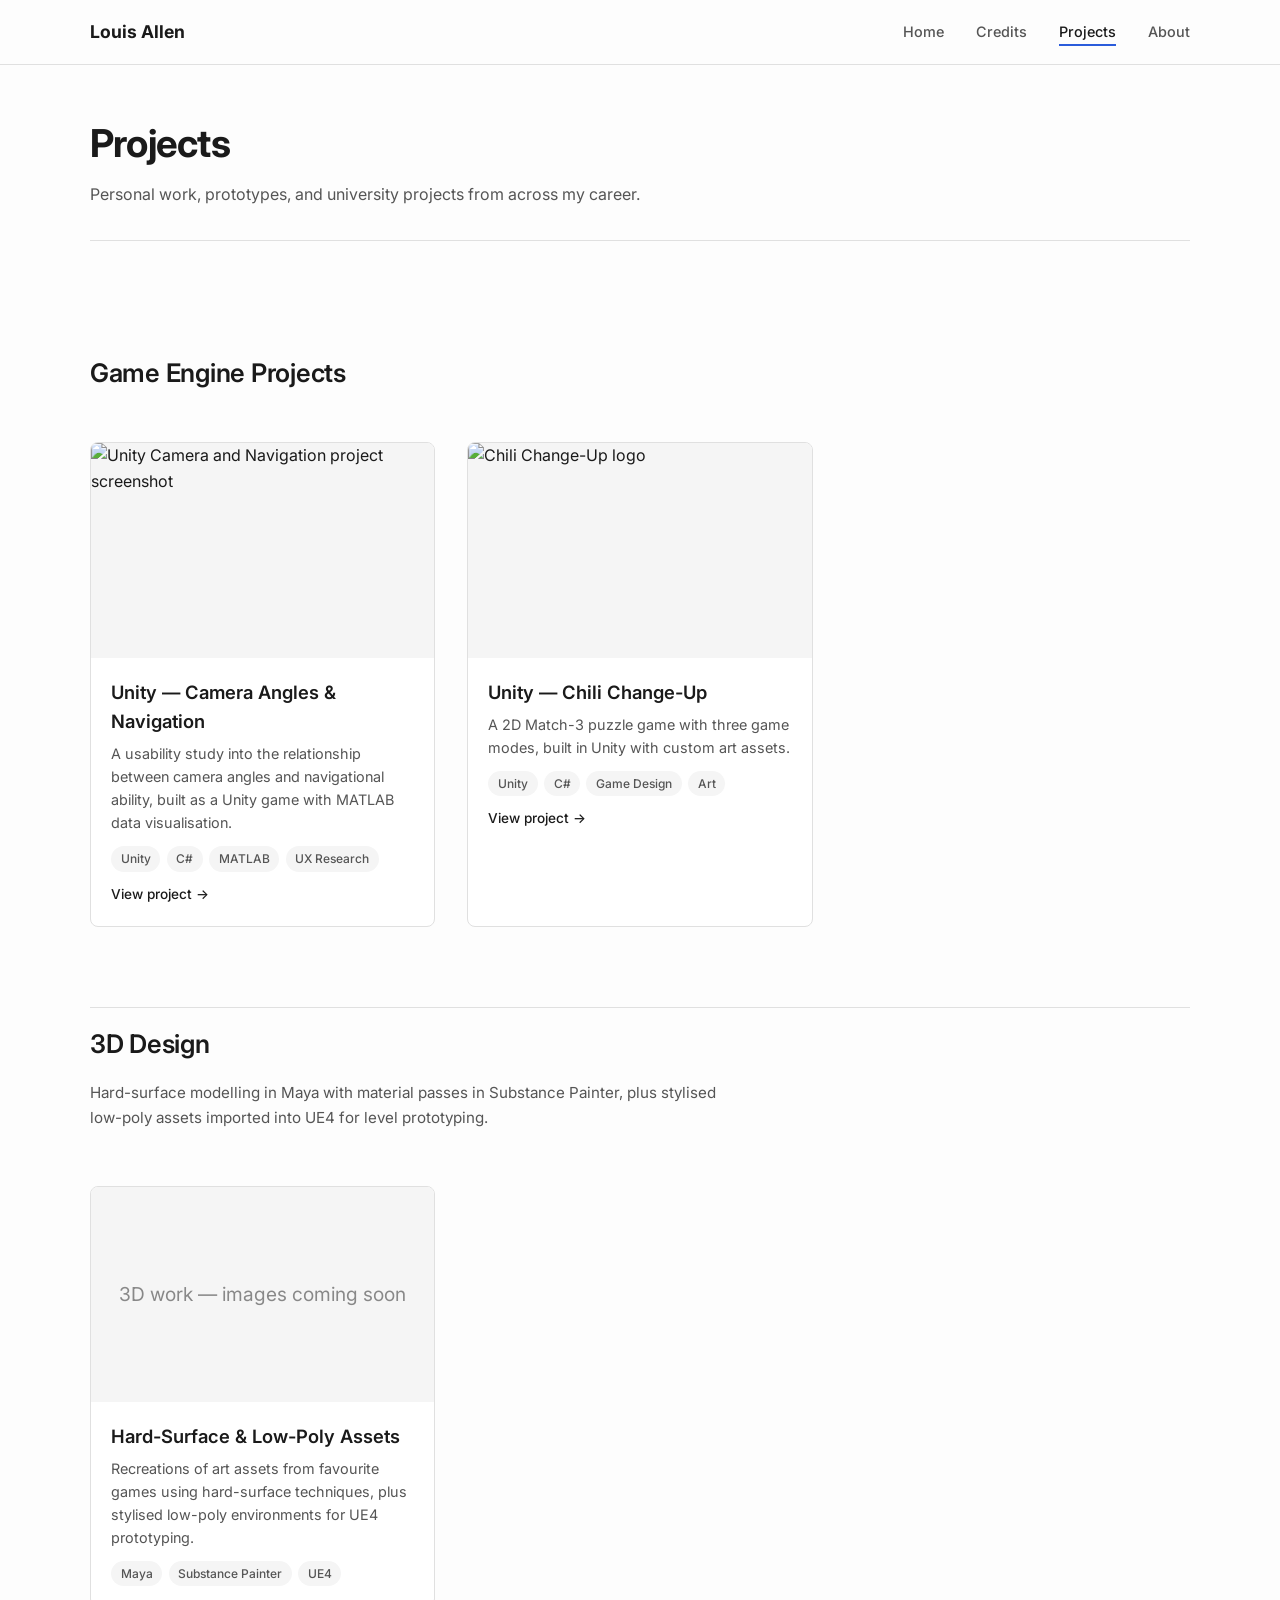
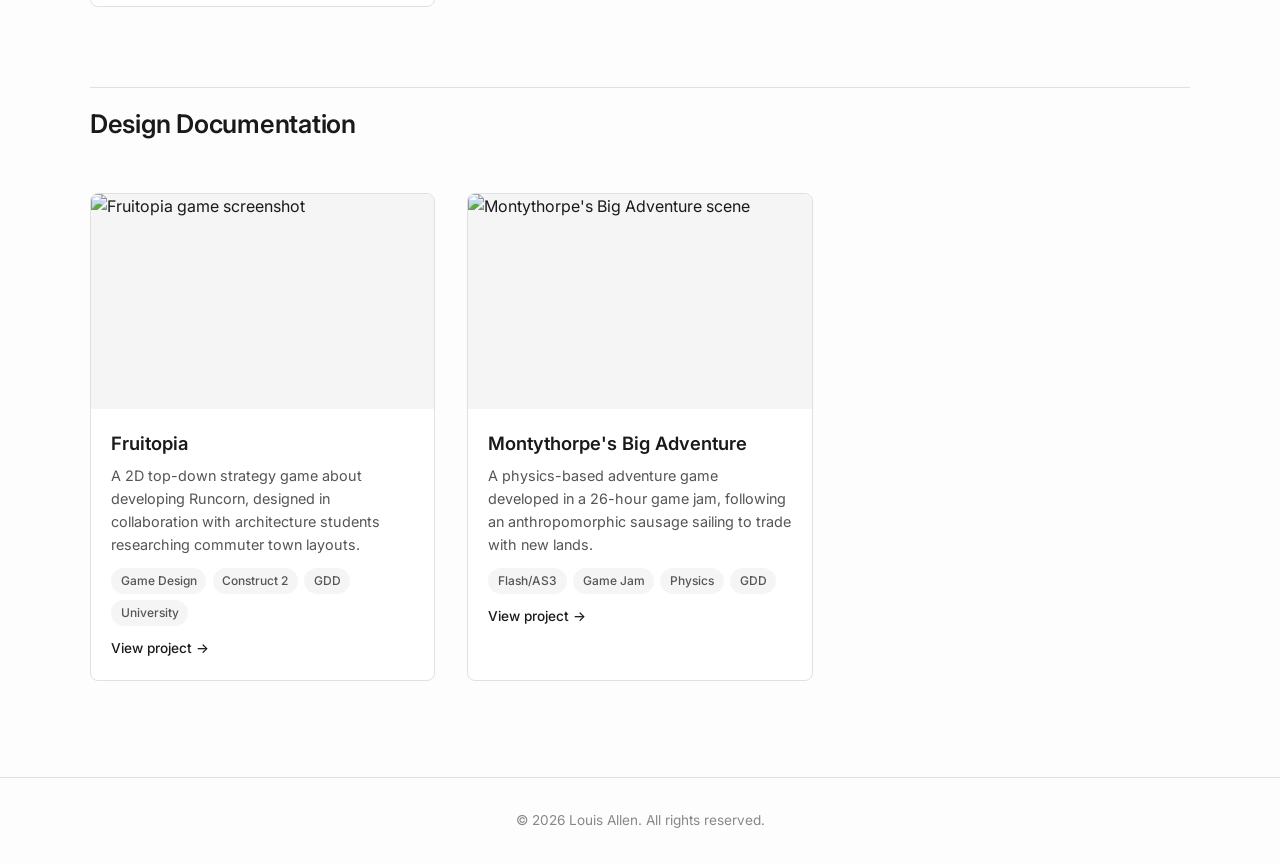
==== projects.html @ 87c85502 "Initial Commit of Files" ====
<!DOCTYPE html>
<html lang="en">
<head>
  <meta charset="UTF-8">
  <meta name="viewport" content="width=device-width, initial-scale=1.0">
  <title>Projects — Louis Allen</title>
  <meta name="description" content="Personal projects and past work by Louis Allen — game prototypes, tools, engine work, and more.">
  <link rel="preconnect" href="https://fonts.googleapis.com">
  <link rel="preconnect" href="https://fonts.gstatic.com" crossorigin>
  <link href="https://fonts.googleapis.com/css2?family=Inter:wght@400;500;600;700&display=swap" rel="stylesheet">
  <link rel="stylesheet" href="css/style.css">
</head>
<body>

  <header>
    <nav class="container">
      <a href="index.html" class="nav-logo">Louis Allen</a>
      <ul class="nav-links">
        <li><a href="index.html">Home</a></li>
        <li><a href="credits.html">Credits</a></li>
        <li><a href="projects.html" class="active">Projects</a></li>
        <li><a href="index.html#about">About</a></li>
      </ul>
      <button class="nav-toggle" aria-label="Toggle menu">
        <span></span><span></span><span></span>
      </button>
    </nav>
  </header>

  <main>
    <div class="page-header container">
      <h1>Projects</h1>
      <p>Personal work, prototypes, and university projects from across my career.</p>
    </div>

    <section class="container">

      <!-- ===== GAME ENGINE PROJECTS ===== -->
      <h2 style="margin: 2rem 0 1rem; padding-top: 1rem;">Game Engine Projects</h2>

      <div class="projects-grid">

        <a href="project-camera.html" class="project-card" style="color:inherit; text-decoration:none;">
          <div class="project-card-thumb">
            <img src="https://static.wixstatic.com/media/668846_c08abeeef2df4732af99886d2afe9cf5~mv2.png/v1/fill/w_640,h_420,al_c,q_85,usm_0.66_1.00_0.01,enc_avif,quality_auto/maze1.png" alt="Unity Camera and Navigation project screenshot">
          </div>
          <div class="project-card-body">
            <h3>Unity &mdash; Camera Angles &amp; Navigation</h3>
            <p>A usability study into the relationship between camera angles and navigational ability, built as a Unity game with MATLAB data visualisation.</p>
            <div class="tag-list">
              <span class="tag">Unity</span>
              <span class="tag">C#</span>
              <span class="tag">MATLAB</span>
              <span class="tag">UX Research</span>
            </div>
            <span class="link">View project &rarr;</span>
          </div>
        </a>

        <a href="project-chili.html" class="project-card" style="color:inherit; text-decoration:none;">
          <div class="project-card-thumb">
            <img src="https://static.wixstatic.com/media/668846_e5545e4d96e64befa5c66df2f0f6798b~mv2.png/v1/fill/w_640,h_424,al_c,q_85,usm_0.66_1.00_0.01,enc_avif,quality_auto/Logo.png" alt="Chili Change-Up logo">
          </div>
          <div class="project-card-body">
            <h3>Unity &mdash; Chili Change-Up</h3>
            <p>A 2D Match-3 puzzle game with three game modes, built in Unity with custom art assets.</p>
            <div class="tag-list">
              <span class="tag">Unity</span>
              <span class="tag">C#</span>
              <span class="tag">Game Design</span>
              <span class="tag">Art</span>
            </div>
            <span class="link">View project &rarr;</span>
          </div>
        </a>

      </div>

      <!-- ===== 3D DESIGN ===== -->
      <h2 style="margin: 3rem 0 1rem; padding-top: 1rem; border-top: 1px solid var(--border);">3D Design</h2>
      <p style="color: var(--text-secondary); font-size: 0.95rem; max-width: 640px; margin-bottom: 1.5rem;">Hard-surface modelling in Maya with material passes in Substance Painter, plus stylised low-poly assets imported into UE4 for level prototyping.</p>
      <div class="projects-grid">
        <div class="project-card">
          <div class="project-card-thumb placeholder" style="font-size:1.2rem;">3D work &mdash; images coming soon</div>
          <div class="project-card-body">
            <h3>Hard-Surface &amp; Low-Poly Assets</h3>
            <p>Recreations of art assets from favourite games using hard-surface techniques, plus stylised low-poly environments for UE4 prototyping.</p>
            <div class="tag-list">
              <span class="tag">Maya</span>
              <span class="tag">Substance Painter</span>
              <span class="tag">UE4</span>
            </div>
          </div>
        </div>
      </div>

      <!-- ===== DESIGN DOCUMENTATION ===== -->
      <h2 style="margin: 3rem 0 1rem; padding-top: 1rem; border-top: 1px solid var(--border);">Design Documentation</h2>

      <div class="projects-grid">

        <a href="project-fruitopia.html" class="project-card" style="color:inherit; text-decoration:none;">
          <div class="project-card-thumb">
            <img src="https://static.wixstatic.com/media/668846_12a0ec459b2847fa81b46a37e0d1dcd4~mv2.png/v1/fill/w_640,h_480,al_c,q_85,usm_0.66_1.00_0.01,enc_avif,quality_auto/scorescreen.png" alt="Fruitopia game screenshot">
          </div>
          <div class="project-card-body">
            <h3>Fruitopia</h3>
            <p>A 2D top-down strategy game about developing Runcorn, designed in collaboration with architecture students researching commuter town layouts.</p>
            <div class="tag-list">
              <span class="tag">Game Design</span>
              <span class="tag">Construct 2</span>
              <span class="tag">GDD</span>
              <span class="tag">University</span>
            </div>
            <span class="link">View project &rarr;</span>
          </div>
        </a>

        <a href="project-montythorpe.html" class="project-card" style="color:inherit; text-decoration:none;">
          <div class="project-card-thumb">
            <img src="https://static.wixstatic.com/media/668846_3833403f542d48c09efd2bd3c79a474c~mv2.png/v1/fill/w_640,h_140,al_c,q_85,usm_0.66_1.00_0.01,enc_avif,quality_auto/scenes-03.png" alt="Montythorpe's Big Adventure scene">
          </div>
          <div class="project-card-body">
            <h3>Montythorpe's Big Adventure</h3>
            <p>A physics-based adventure game developed in a 26-hour game jam, following an anthropomorphic sausage sailing to trade with new lands.</p>
            <div class="tag-list">
              <span class="tag">Flash/AS3</span>
              <span class="tag">Game Jam</span>
              <span class="tag">Physics</span>
              <span class="tag">GDD</span>
            </div>
            <span class="link">View project &rarr;</span>
          </div>
        </a>

      </div>

    </section>
  </main>

  <footer>
    <div class="container">
      <p>&copy; 2026 Louis Allen. All rights reserved.</p>
    </div>
  </footer>

  <script src="js/main.js"></script>
</body>
</html>
---- css/style.css ----
/* ===== RESET & BASE ===== */
*, *::before, *::after {
  margin: 0;
  padding: 0;
  box-sizing: border-box;
}

:root {
  --text-primary: #1a1a1a;
  --text-secondary: #555;
  --text-light: #888;
  --bg: #fdfdfd;
  --bg-alt: #f5f5f5;
  --border: #e0e0e0;
  --accent: #2a5cdb;
  --accent-hover: #1e45a8;
  --radius: 8px;
  --max-width: 1100px;
  --transition: 0.25s ease;
}

html { scroll-behavior: smooth; }

body {
  font-family: 'Inter', -apple-system, BlinkMacSystemFont, 'Segoe UI', Roboto, sans-serif;
  color: var(--text-primary);
  background: var(--bg);
  line-height: 1.6;
  -webkit-font-smoothing: antialiased;
}

a {
  color: var(--accent);
  text-decoration: none;
  transition: color var(--transition);
}
a:hover { color: var(--accent-hover); }

img { display: block; max-width: 100%; }

/* ===== TYPOGRAPHY ===== */
h1 { font-size: 2.4rem; font-weight: 700; letter-spacing: -0.02em; }
h2 { font-size: 1.6rem; font-weight: 600; letter-spacing: -0.01em; }
h3 { font-size: 1.15rem; font-weight: 600; }

/* ===== LAYOUT ===== */
.container {
  width: 90%;
  max-width: var(--max-width);
  margin: 0 auto;
}

section {
  padding: 4rem 0;
}

section + section {
  border-top: 1px solid var(--border);
}

/* ===== HEADER / NAV ===== */
header {
  position: sticky;
  top: 0;
  background: rgba(253, 253, 253, 0.92);
  backdrop-filter: blur(12px);
  -webkit-backdrop-filter: blur(12px);
  border-bottom: 1px solid var(--border);
  z-index: 100;
}

nav {
  display: flex;
  align-items: center;
  justify-content: space-between;
  height: 64px;
}

.nav-logo {
  font-size: 1.1rem;
  font-weight: 700;
  color: var(--text-primary);
}
.nav-logo:hover { color: var(--accent); }

.nav-links {
  display: flex;
  gap: 2rem;
  list-style: none;
}

.nav-links a {
  color: var(--text-secondary);
  font-size: 0.9rem;
  font-weight: 500;
  padding: 0.25rem 0;
  position: relative;
}

.nav-links a::after {
  content: '';
  position: absolute;
  bottom: -2px;
  left: 0;
  width: 0;
  height: 2px;
  background: var(--accent);
  transition: width var(--transition);
}

.nav-links a:hover { color: var(--text-primary); }
.nav-links a:hover::after,
.nav-links a.active::after { width: 100%; }
.nav-links a.active { color: var(--text-primary); }

/* Mobile nav toggle */
.nav-toggle {
  display: none;
  background: none;
  border: none;
  cursor: pointer;
  padding: 0.5rem;
}

.nav-toggle span {
  display: block;
  width: 22px;
  height: 2px;
  background: var(--text-primary);
  margin: 5px 0;
  transition: var(--transition);
}

/* ===== HERO ===== */
.hero {
  padding: 5rem 0 3rem;
  text-align: center;
}

.hero h1 {
  margin-bottom: 0.75rem;
}

.hero p {
  color: var(--text-secondary);
  font-size: 1.1rem;
  max-width: 600px;
  margin: 0 auto 2rem;
}

/* ===== IMAGE CAROUSEL ===== */
.carousel-section {
  padding: 2rem 0 4rem;
}

.carousel {
  position: relative;
  overflow: hidden;
  border-radius: var(--radius);
  background: var(--bg-alt);
  aspect-ratio: 16 / 9;
  max-height: 500px;
}

.carousel-track {
  display: flex;
  transition: transform 0.5s ease;
  height: 100%;
}

.carousel-slide {
  min-width: 100%;
  height: 100%;
  display: flex;
  align-items: center;
  justify-content: center;
  overflow: hidden;
}

.carousel-slide img {
  width: 100%;
  height: 100%;
  object-fit: cover;
}

/* Placeholder slides (remove when real images added) */
.carousel-slide.placeholder {
  background: linear-gradient(135deg, var(--bg-alt) 0%, #e8e8e8 100%);
  flex-direction: column;
  gap: 0.75rem;
  color: var(--text-light);
  font-size: 0.95rem;
}

.carousel-slide.placeholder .icon {
  font-size: 2.5rem;
  opacity: 0.4;
}

.carousel-btn {
  position: absolute;
  top: 50%;
  transform: translateY(-50%);
  background: rgba(255,255,255,0.85);
  border: 1px solid var(--border);
  border-radius: 50%;
  width: 42px;
  height: 42px;
  display: flex;
  align-items: center;
  justify-content: center;
  cursor: pointer;
  font-size: 1.1rem;
  color: var(--text-primary);
  transition: background var(--transition), box-shadow var(--transition);
  z-index: 2;
}

.carousel-btn:hover {
  background: #fff;
  box-shadow: 0 2px 8px rgba(0,0,0,0.1);
}

.carousel-btn.prev { left: 12px; }
.carousel-btn.next { right: 12px; }

.carousel-dots {
  display: flex;
  justify-content: center;
  gap: 8px;
  margin-top: 1rem;
}

.carousel-dots button {
  width: 8px;
  height: 8px;
  border-radius: 50%;
  border: none;
  background: var(--border);
  cursor: pointer;
  transition: background var(--transition), transform var(--transition);
}

.carousel-dots button.active {
  background: var(--accent);
  transform: scale(1.25);
}

/* ===== VIDEO SECTION ===== */
.video-section {
  text-align: center;
}

.video-section h2 {
  margin-bottom: 1.5rem;
}

.video-wrapper {
  position: relative;
  padding-bottom: 56.25%; /* 16:9 */
  border-radius: var(--radius);
  overflow: hidden;
  background: var(--bg-alt);
}

.video-wrapper iframe {
  position: absolute;
  top: 0;
  left: 0;
  width: 100%;
  height: 100%;
  border: none;
}

.video-placeholder {
  position: absolute;
  top: 0; left: 0; right: 0; bottom: 0;
  display: flex;
  flex-direction: column;
  align-items: center;
  justify-content: center;
  gap: 0.75rem;
  color: var(--text-light);
}

.video-placeholder .play-icon {
  width: 64px;
  height: 64px;
  border-radius: 50%;
  background: var(--border);
  display: flex;
  align-items: center;
  justify-content: center;
  font-size: 1.5rem;
}

/* ===== CREDITS PAGE ===== */
.page-header {
  padding: 3rem 0 2rem;
  border-bottom: 1px solid var(--border);
}

.page-header p {
  color: var(--text-secondary);
  margin-top: 0.5rem;
  max-width: 600px;
}

/* Grouped credits layout */
.credits-group {
  padding: 2.5rem 0;
  border-bottom: 1px solid var(--border);
}

.credits-group:last-child {
  border-bottom: none;
}

.credits-group-title {
  font-size: 1.2rem;
  font-weight: 600;
  margin-bottom: 0.6rem;
  color: var(--text-primary);
}

.credits-group-desc {
  color: var(--text-secondary);
  font-size: 0.9rem;
  max-width: 720px;
  line-height: 1.6;
  margin-bottom: 1.25rem;
}

.credits-compact {
  list-style: none;
  display: grid;
  grid-template-columns: repeat(auto-fill, minmax(280px, 1fr));
  gap: 0.75rem;
}

.credits-compact li {
  display: flex;
  align-items: center;
  gap: 0.75rem;
  padding: 0.6rem 0.75rem;
  border-radius: var(--radius);
  border: 1px solid var(--border);
  transition: background var(--transition), box-shadow var(--transition);
}

.credits-compact li:hover {
  background: var(--bg-alt);
  box-shadow: 0 2px 8px rgba(0,0,0,0.04);
}

.credit-thumb-sm {
  width: 56px;
  min-width: 56px;
  height: 56px;
  border-radius: 6px;
  overflow: hidden;
  background: var(--bg-alt);
  display: flex;
  align-items: center;
  justify-content: center;
}

.credit-thumb-sm img {
  width: 100%;
  height: 100%;
  object-fit: cover;
}

.credit-thumb-sm.placeholder {
  color: var(--text-light);
  font-size: 0.7rem;
  text-align: center;
  line-height: 1.2;
  padding: 0.25rem;
}

.credit-text {
  display: flex;
  flex-direction: column;
  gap: 0.1rem;
  min-width: 0;
}

.credit-title {
  font-weight: 500;
  font-size: 0.9rem;
  color: var(--text-primary);
  white-space: nowrap;
  overflow: hidden;
  text-overflow: ellipsis;
}

.credit-meta {
  font-size: 0.78rem;
  color: var(--text-light);
}

@media (max-width: 768px) {
  .credits-compact {
    grid-template-columns: 1fr;
  }
}

/* Legacy single-item layout (kept for reference) */
.credits-list { list-style: none; }

.credit-item {
  display: flex;
  gap: 2rem;
  padding: 2rem 0;
  border-bottom: 1px solid var(--border);
  align-items: flex-start;
}

.credit-thumb {
  width: 140px;
  min-width: 140px;
  aspect-ratio: 16/9;
  border-radius: var(--radius);
  overflow: hidden;
  background: var(--bg-alt);
}

.credit-thumb img {
  width: 100%;
  height: 100%;
  object-fit: cover;
}

.credit-thumb.placeholder {
  display: flex;
  align-items: center;
  justify-content: center;
  color: var(--text-light);
  font-size: 1.5rem;
}

.credit-info h3 { margin-bottom: 0.25rem; }

.credit-info .role {
  color: var(--accent);
  font-size: 0.9rem;
  font-weight: 500;
  margin-bottom: 0.25rem;
}

.credit-info .studio,
.credit-info .year {
  color: var(--text-light);
  font-size: 0.85rem;
}

.credit-info .description {
  color: var(--text-secondary);
  font-size: 0.9rem;
  margin-top: 0.5rem;
  max-width: 500px;
}

/* ===== PROJECTS PAGE ===== */
.projects-grid {
  display: grid;
  grid-template-columns: repeat(auto-fill, minmax(320px, 1fr));
  gap: 2rem;
  padding: 2rem 0;
}

.project-card {
  border: 1px solid var(--border);
  border-radius: var(--radius);
  overflow: hidden;
  transition: box-shadow var(--transition), transform var(--transition);
  background: #fff;
}

.project-card:hover {
  box-shadow: 0 4px 20px rgba(0,0,0,0.06);
  transform: translateY(-2px);
}

.project-card-thumb {
  aspect-ratio: 16/10;
  background: var(--bg-alt);
  overflow: hidden;
}

.project-card-thumb img {
  width: 100%;
  height: 100%;
  object-fit: cover;
  transition: transform 0.4s ease;
}

.project-card:hover .project-card-thumb img {
  transform: scale(1.03);
}

.project-card-thumb.placeholder {
  display: flex;
  align-items: center;
  justify-content: center;
  color: var(--text-light);
  font-size: 2rem;
}

.project-card-body {
  padding: 1.25rem;
}

.project-card-body h3 {
  margin-bottom: 0.35rem;
}

.project-card-body p {
  color: var(--text-secondary);
  font-size: 0.9rem;
  margin-bottom: 0.75rem;
}

.tag-list {
  display: flex;
  flex-wrap: wrap;
  gap: 0.4rem;
}

.tag {
  font-size: 0.75rem;
  padding: 0.2rem 0.6rem;
  background: var(--bg-alt);
  border-radius: 20px;
  color: var(--text-secondary);
  font-weight: 500;
}

.project-card-body .link {
  display: inline-block;
  margin-top: 0.75rem;
  font-size: 0.85rem;
  font-weight: 500;
}

/* ===== PROJECT DETAIL PAGE ===== */
.project-detail {
  padding: 3rem 0;
}

.project-detail h1 {
  margin-bottom: 0.5rem;
}

.project-meta {
  color: var(--text-light);
  font-size: 0.9rem;
  margin-bottom: 2rem;
}

.project-detail .content {
  max-width: 720px;
}

.project-detail .content p {
  color: var(--text-secondary);
  margin-bottom: 1rem;
}

.project-detail .content img {
  border-radius: var(--radius);
  margin: 1.5rem 0;
}

.project-gallery {
  display: grid;
  grid-template-columns: repeat(auto-fill, minmax(280px, 1fr));
  gap: 1rem;
  margin: 2rem 0;
}

.project-gallery img {
  border-radius: var(--radius);
  width: 100%;
  aspect-ratio: 16/10;
  object-fit: cover;
}

/* ===== ABOUT / CONTACT ===== */
.about-content {
  display: flex;
  gap: 3rem;
  align-items: flex-start;
}

.about-text {
  flex: 1;
}

.about-text p {
  color: var(--text-secondary);
  margin-bottom: 1rem;
}

.contact-links {
  list-style: none;
  margin-top: 1.5rem;
  display: flex;
  gap: 1rem;
}

.contact-links a {
  display: inline-flex;
  align-items: center;
  gap: 0.4rem;
  padding: 0.5rem 1rem;
  border: 1px solid var(--border);
  border-radius: var(--radius);
  font-size: 0.85rem;
  font-weight: 500;
  color: var(--text-secondary);
  transition: border-color var(--transition), color var(--transition);
}

.contact-links a:hover {
  border-color: var(--accent);
  color: var(--accent);
}

/* ===== FOOTER ===== */
footer {
  border-top: 1px solid var(--border);
  padding: 2rem 0;
  text-align: center;
  color: var(--text-light);
  font-size: 0.85rem;
}

/* ===== RESPONSIVE ===== */
@media (max-width: 768px) {
  h1 { font-size: 1.8rem; }
  h2 { font-size: 1.3rem; }

  .nav-links { display: none; }
  .nav-links.open {
    display: flex;
    flex-direction: column;
    position: absolute;
    top: 64px;
    left: 0;
    right: 0;
    background: var(--bg);
    border-bottom: 1px solid var(--border);
    padding: 1rem 5%;
    gap: 0.75rem;
  }
  .nav-toggle { display: block; }

  .hero { padding: 3rem 0 2rem; }

  .credit-item {
    flex-direction: column;
    gap: 1rem;
  }
  .credit-thumb {
    width: 100%;
    min-width: unset;
  }

  .projects-grid {
    grid-template-columns: 1fr;
  }

  .about-content {
    flex-direction: column;
  }

  .contact-links {
    flex-direction: column;
  }
}
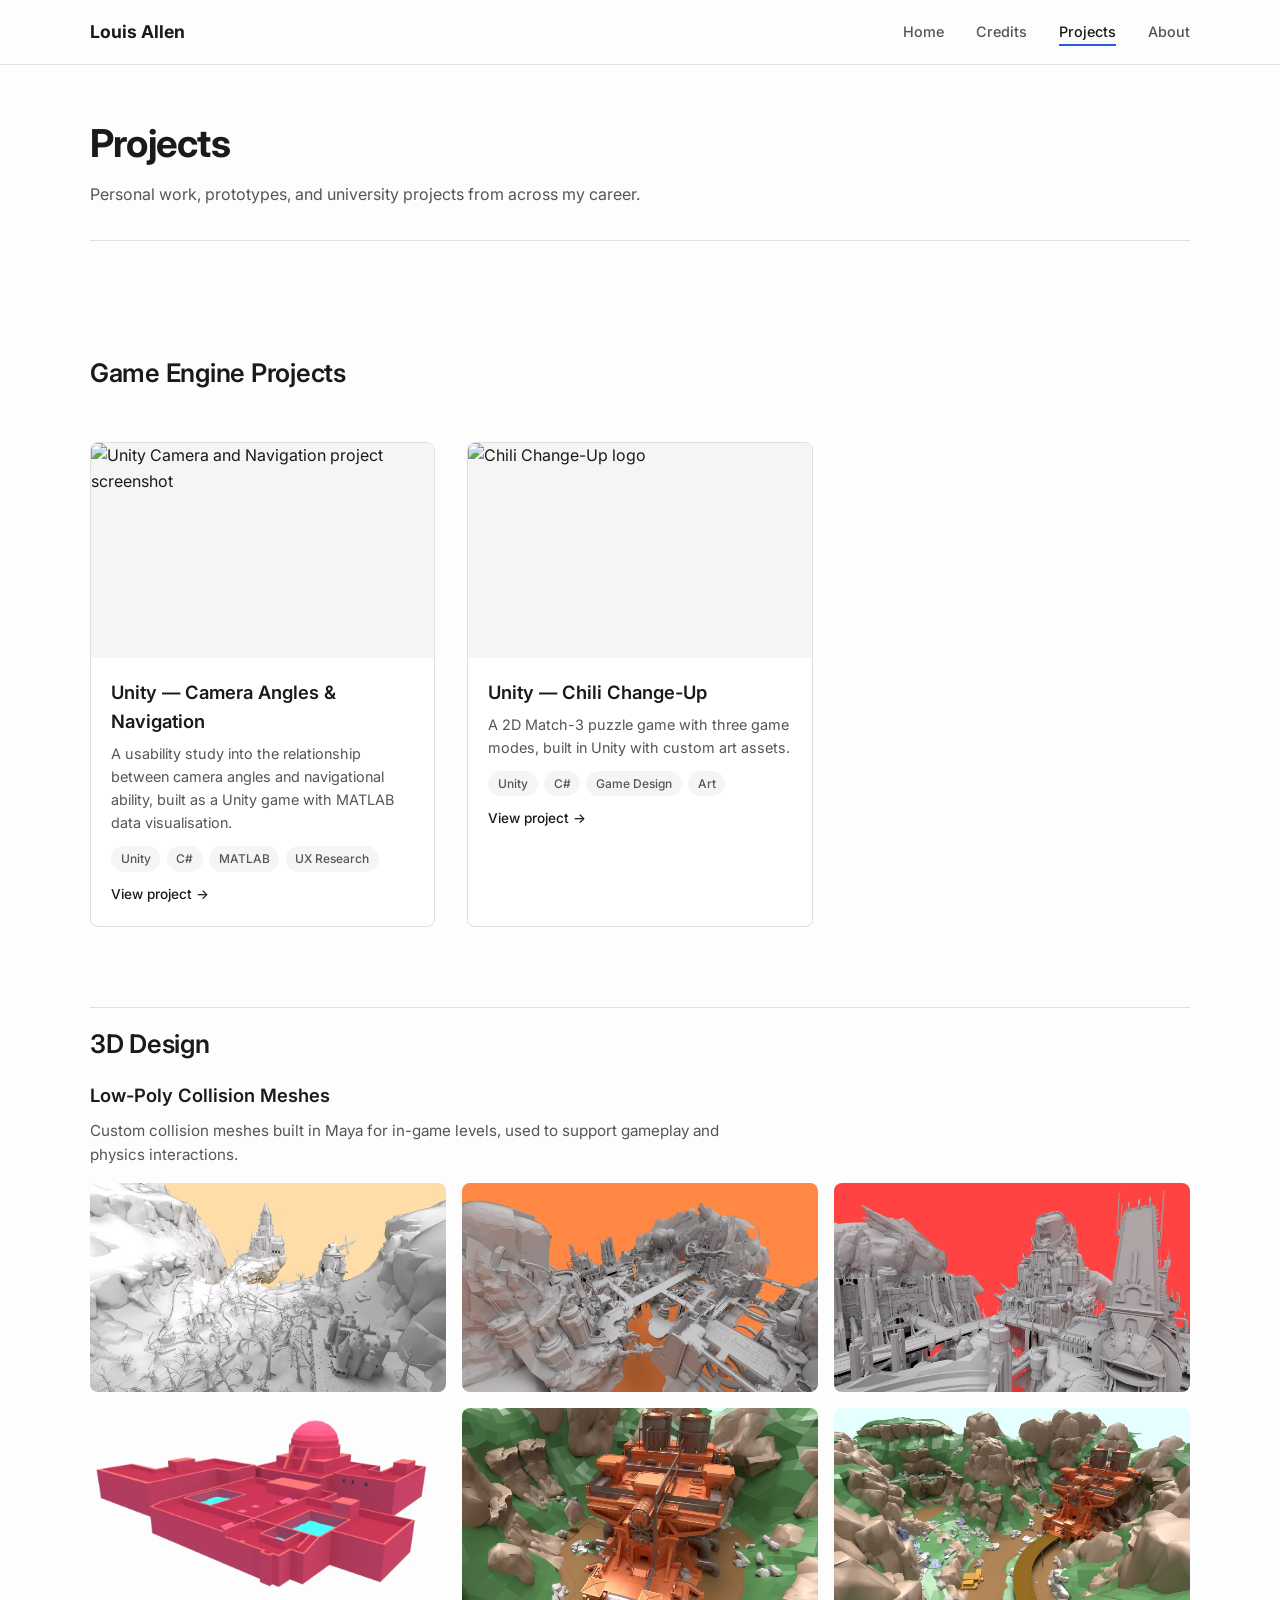
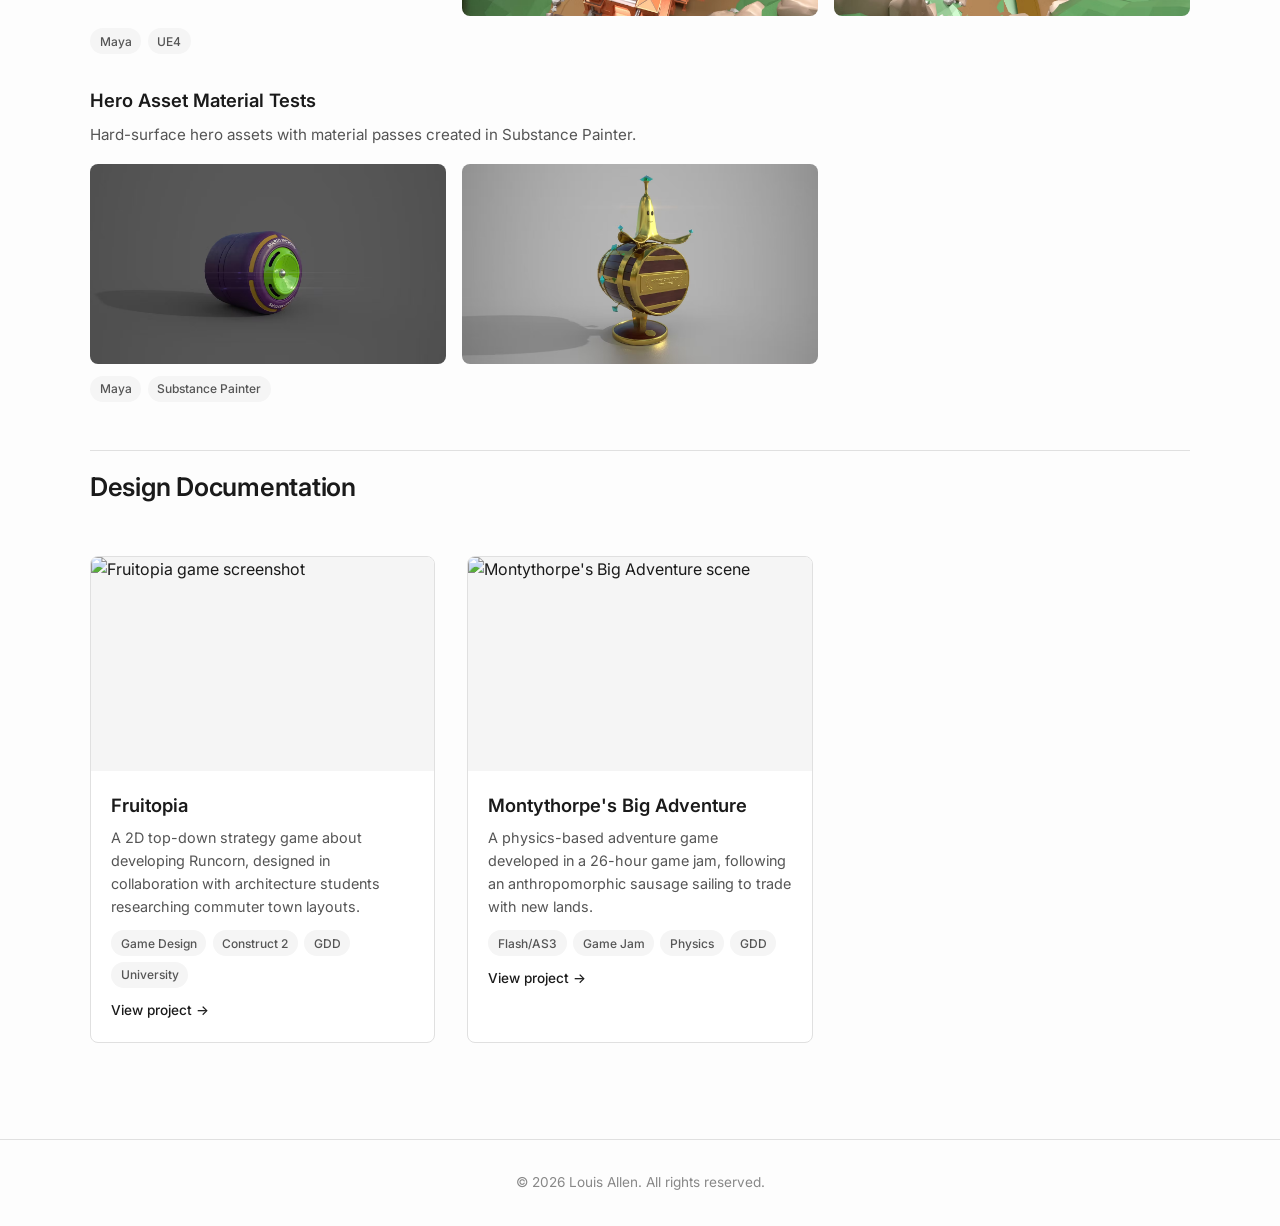
==== commit 6ac6961d: "Update to 3D design section" ====
--- a/projects.html
+++ b/projects.html
@@ -78,20 +78,30 @@
 
       <!-- ===== 3D DESIGN ===== -->
       <h2 style="margin: 3rem 0 1rem; padding-top: 1rem; border-top: 1px solid var(--border);">3D Design</h2>
-      <p style="color: var(--text-secondary); font-size: 0.95rem; max-width: 640px; margin-bottom: 1.5rem;">Hard-surface modelling in Maya with material passes in Substance Painter, plus stylised low-poly assets imported into UE4 for level prototyping.</p>
-      <div class="projects-grid">
-        <div class="project-card">
-          <div class="project-card-thumb placeholder" style="font-size:1.2rem;">3D work &mdash; images coming soon</div>
-          <div class="project-card-body">
-            <h3>Hard-Surface &amp; Low-Poly Assets</h3>
-            <p>Recreations of art assets from favourite games using hard-surface techniques, plus stylised low-poly environments for UE4 prototyping.</p>
-            <div class="tag-list">
-              <span class="tag">Maya</span>
-              <span class="tag">Substance Painter</span>
-              <span class="tag">UE4</span>
-            </div>
-          </div>
-        </div>
+      <h3 style="margin: 0 0 0.5rem;">Low-Poly Collision Meshes</h3>
+      <p style="color: var(--text-secondary); font-size: 0.95rem; max-width: 640px; margin-bottom: 1rem;">Custom collision meshes built in Maya for in-game levels, used to support gameplay and physics interactions.</p>
+      <div class="gallery-grid" style="display:grid; grid-template-columns: repeat(auto-fill, minmax(280px, 1fr)); gap:1rem;">
+        <img src="images/3d_design/arkham1.avif" alt="Arkham level collision mesh" style="width:100%; border-radius:var(--radius);">
+        <img src="images/3d_design/apokolips1.avif" alt="Apokolips level collision mesh" style="width:100%; border-radius:var(--radius);">
+        <img src="images/3d_design/apokolips2.avif" alt="Apokolips level collision mesh" style="width:100%; border-radius:var(--radius);">
+        <img src="images/3d_design/rooftoprender.avif" alt="Rooftop level collision mesh" style="width:100%; border-radius:var(--radius);">
+        <img src="images/3d_design/prison-shot.avif" alt="Prison level collision mesh" style="width:100%; border-radius:var(--radius);">
+        <img src="images/3d_design/swamp2.avif" alt="Swamp level collision mesh" style="width:100%; border-radius:var(--radius);">
+      </div>
+      <div class="tag-list" style="margin-top:0.75rem;">
+        <span class="tag">Maya</span>
+        <span class="tag">UE4</span>
+      </div>
+
+      <h3 style="margin: 2rem 0 0.5rem;">Hero Asset Material Tests</h3>
+      <p style="color: var(--text-secondary); font-size: 0.95rem; max-width: 640px; margin-bottom: 1rem;">Hard-surface hero assets with material passes created in Substance Painter.</p>
+      <div class="gallery-grid" style="display:grid; grid-template-columns: repeat(auto-fill, minmax(280px, 1fr)); gap:1rem;">
+        <img src="images/3d_design/test-render-1-1.avif" alt="Hero asset material test render" style="width:100%; border-radius:var(--radius);">
+        <img src="images/3d_design/13-1.avif" alt="Hero asset material test render" style="width:100%; border-radius:var(--radius);">
+      </div>
+      <div class="tag-list" style="margin-top:0.75rem;">
+        <span class="tag">Maya</span>
+        <span class="tag">Substance Painter</span>
       </div>
 
       <!-- ===== DESIGN DOCUMENTATION ===== -->
